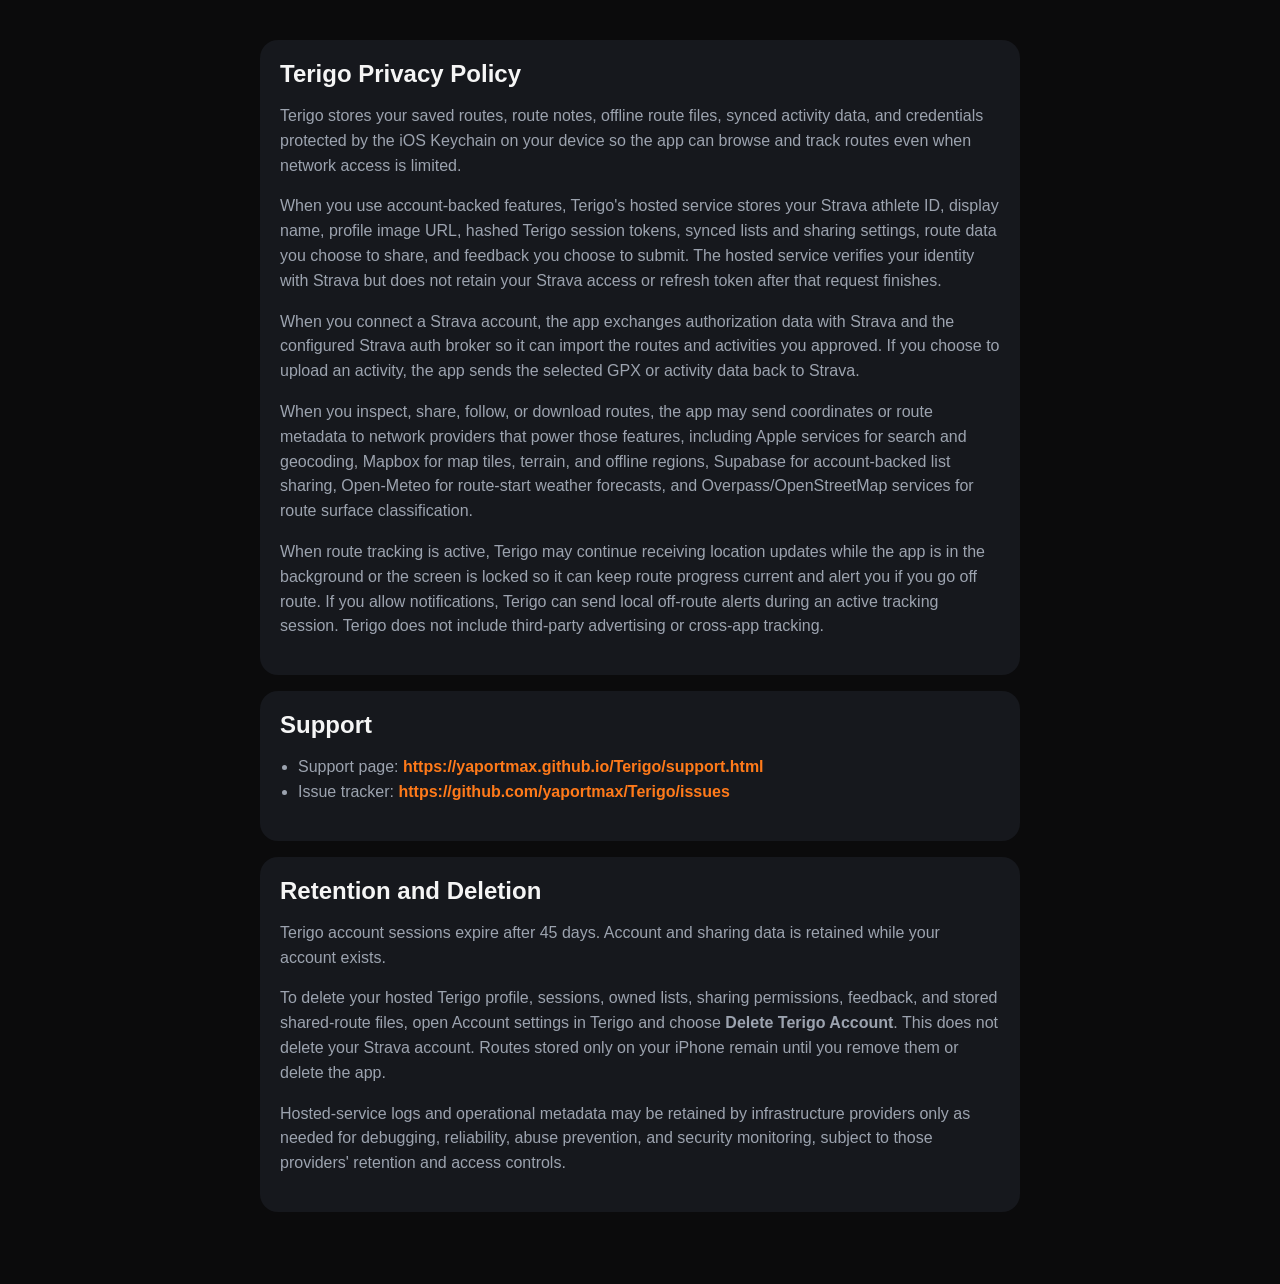
==== docs/privacy.html @ fce29c48 "Open source Terigo safely" ====
<!doctype html>
<html lang="en">
<head>
  <meta charset="utf-8" />
  <meta name="viewport" content="width=device-width,initial-scale=1" />
  <title>Terigo Privacy Policy</title>
  <style>
    :root {
      color-scheme: dark;
      --bg: #0b0b0c;
      --panel: #16181d;
      --muted: #9ca3af;
      --text: #f5f5f5;
      --accent: #ff7a1a;
    }
    body {
      margin: 0;
      font-family: -apple-system, BlinkMacSystemFont, sans-serif;
      background: var(--bg);
      color: var(--text);
    }
    main {
      max-width: 760px;
      margin: 0 auto;
      padding: 40px 20px 56px;
    }
    .card {
      background: var(--panel);
      border-radius: 18px;
      padding: 20px;
      margin-bottom: 16px;
    }
    h1, h2 {
      margin: 0 0 12px;
    }
    p, li {
      color: var(--muted);
      line-height: 1.55;
    }
    a {
      color: var(--accent);
      text-decoration: none;
      font-weight: 600;
    }
    ul {
      padding-left: 18px;
    }
  </style>
</head>
<body>
  <main>
    <section class="card">
      <h1>Terigo Privacy Policy</h1>
      <p>Terigo stores your saved routes, route notes, offline route files, synced activity data, and credentials protected by the iOS Keychain on your device so the app can browse and track routes even when network access is limited.</p>
      <p>When you use account-backed features, Terigo's hosted service stores your Strava athlete ID, display name, profile image URL, hashed Terigo session tokens, synced lists and sharing settings, route data you choose to share, and feedback you choose to submit. The hosted service verifies your identity with Strava but does not retain your Strava access or refresh token after that request finishes.</p>
      <p>When you connect a Strava account, the app exchanges authorization data with Strava and the configured Strava auth broker so it can import the routes and activities you approved. If you choose to upload an activity, the app sends the selected GPX or activity data back to Strava.</p>
      <p>When you inspect, share, follow, or download routes, the app may send coordinates or route metadata to network providers that power those features, including Apple services for search and geocoding, Mapbox for map tiles, terrain, and offline regions, Supabase for account-backed list sharing, Open-Meteo for route-start weather forecasts, and Overpass/OpenStreetMap services for route surface classification.</p>
      <p>When route tracking is active, Terigo may continue receiving location updates while the app is in the background or the screen is locked so it can keep route progress current and alert you if you go off route. If you allow notifications, Terigo can send local off-route alerts during an active tracking session. Terigo does not include third-party advertising or cross-app tracking.</p>
    </section>

    <section class="card">
      <h2>Support</h2>
      <ul>
        <li>Support page: <a href="https://yaportmax.github.io/Terigo/support.html">https://yaportmax.github.io/Terigo/support.html</a></li>
        <li>Issue tracker: <a href="https://github.com/yaportmax/Terigo/issues">https://github.com/yaportmax/Terigo/issues</a></li>
      </ul>
    </section>

    <section class="card">
      <h2>Retention and Deletion</h2>
      <p>Terigo account sessions expire after 45 days. Account and sharing data is retained while your account exists.</p>
      <p>To delete your hosted Terigo profile, sessions, owned lists, sharing permissions, feedback, and stored shared-route files, open Account settings in Terigo and choose <strong>Delete Terigo Account</strong>. This does not delete your Strava account. Routes stored only on your iPhone remain until you remove them or delete the app.</p>
      <p>Hosted-service logs and operational metadata may be retained by infrastructure providers only as needed for debugging, reliability, abuse prevention, and security monitoring, subject to those providers' retention and access controls.</p>
    </section>
  </main>
</body>
</html>
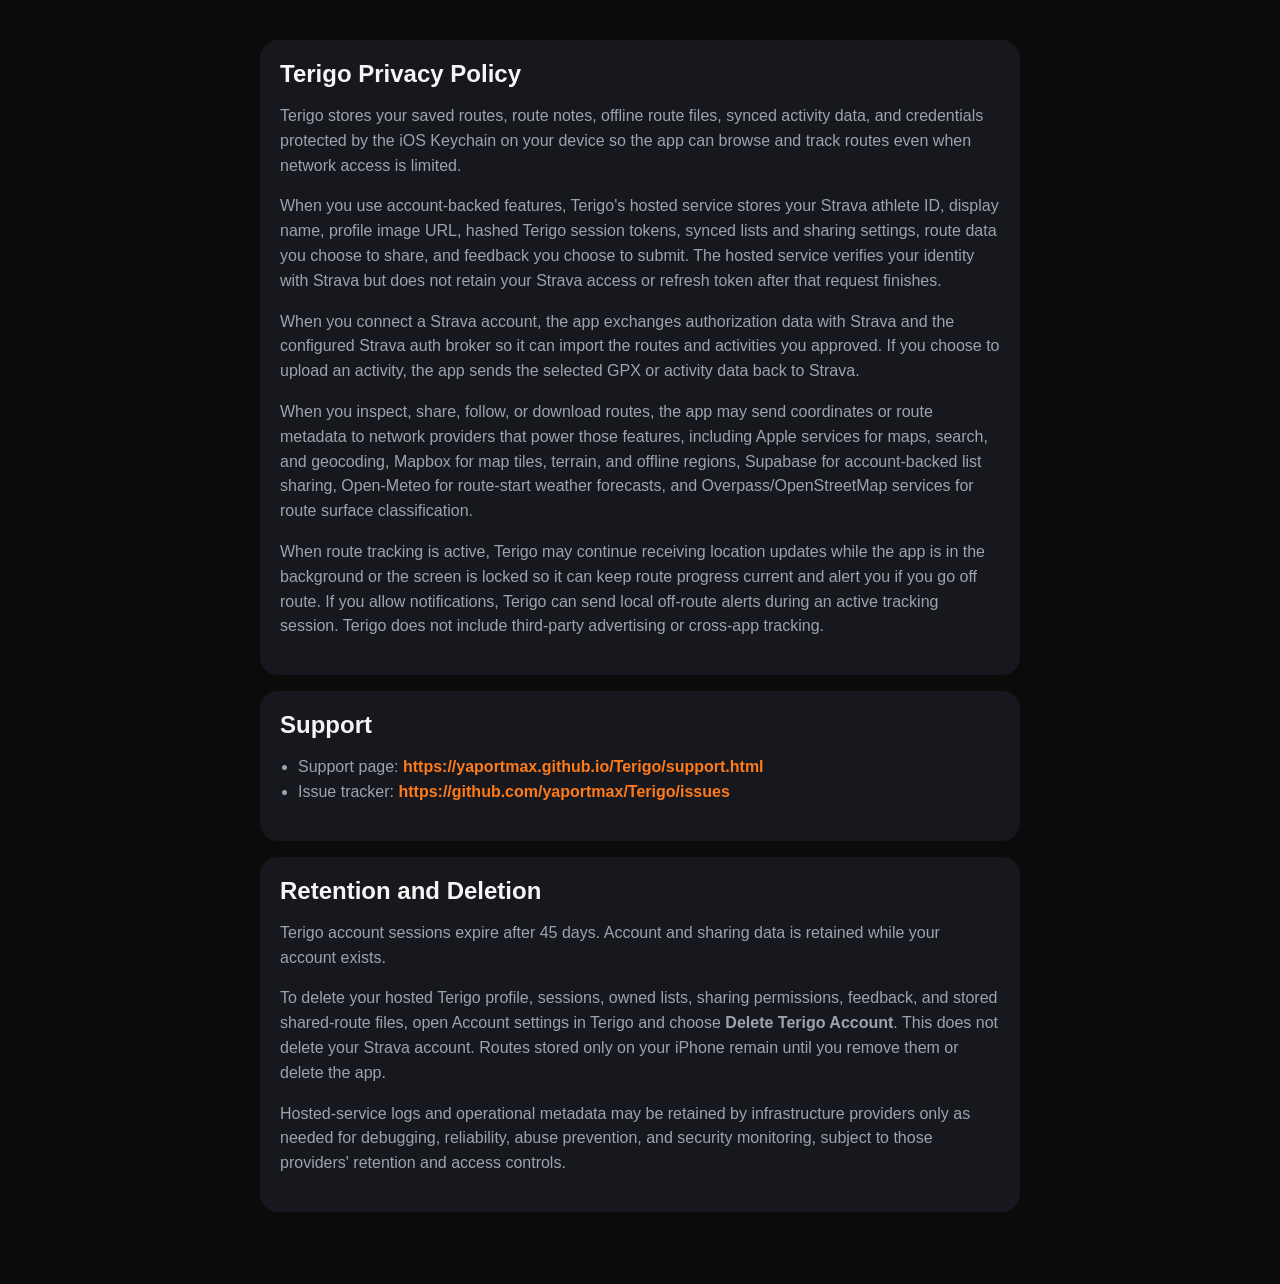
==== commit 2a0c0376: "Complete native map interactions and add library recovery with regression coverage" ====
--- a/docs/privacy.html
+++ b/docs/privacy.html
@@ -54,7 +54,7 @@
       <p>Terigo stores your saved routes, route notes, offline route files, synced activity data, and credentials protected by the iOS Keychain on your device so the app can browse and track routes even when network access is limited.</p>
       <p>When you use account-backed features, Terigo's hosted service stores your Strava athlete ID, display name, profile image URL, hashed Terigo session tokens, synced lists and sharing settings, route data you choose to share, and feedback you choose to submit. The hosted service verifies your identity with Strava but does not retain your Strava access or refresh token after that request finishes.</p>
       <p>When you connect a Strava account, the app exchanges authorization data with Strava and the configured Strava auth broker so it can import the routes and activities you approved. If you choose to upload an activity, the app sends the selected GPX or activity data back to Strava.</p>
-      <p>When you inspect, share, follow, or download routes, the app may send coordinates or route metadata to network providers that power those features, including Apple services for search and geocoding, Mapbox for map tiles, terrain, and offline regions, Supabase for account-backed list sharing, Open-Meteo for route-start weather forecasts, and Overpass/OpenStreetMap services for route surface classification.</p>
+      <p>When you inspect, share, follow, or download routes, the app may send coordinates or route metadata to network providers that power those features, including Apple services for maps, search, and geocoding, Mapbox for map tiles, terrain, and offline regions, Supabase for account-backed list sharing, Open-Meteo for route-start weather forecasts, and Overpass/OpenStreetMap services for route surface classification.</p>
       <p>When route tracking is active, Terigo may continue receiving location updates while the app is in the background or the screen is locked so it can keep route progress current and alert you if you go off route. If you allow notifications, Terigo can send local off-route alerts during an active tracking session. Terigo does not include third-party advertising or cross-app tracking.</p>
     </section>
 
